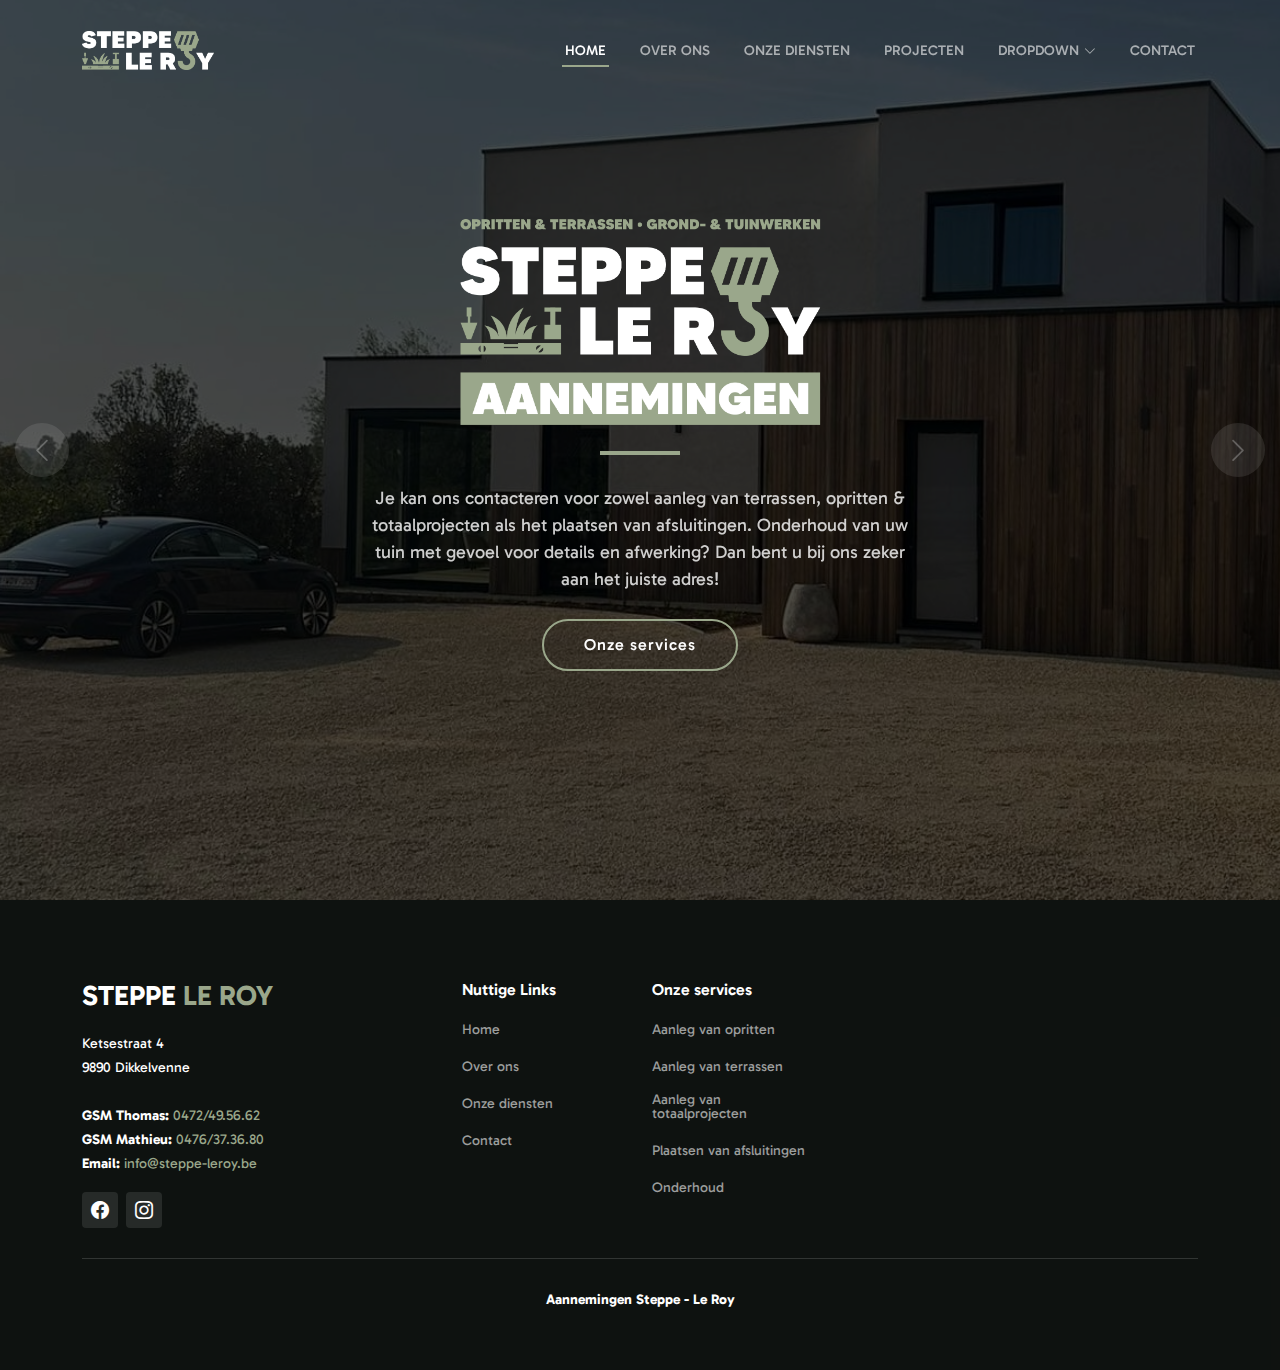
==== index.html @ 3c69a6de "first commit" ====
<!DOCTYPE html>
<html lang="en">
  <head>
    <meta charset="utf-8" />
    <meta content="width=device-width, initial-scale=1.0" name="viewport" />

    <title>Home | Steppe - Le Roy</title>
    <meta content="Home | Steppe - Le Roy" name="description" />
    <meta content="Home" name="keywords" />

    <!-- Favicons -->
    <link
      rel="apple-touch-icon"
      sizes="180x180"
      href="assets/img/apple-touch-icon.png"
    />
    <link
      rel="icon"
      type="image/png"
      sizes="32x32"
      href="assets/img/favicon-32x32.png"
    />
    <link
      rel="icon"
      type="image/png"
      sizes="16x16"
      href="assets/img/favicon-16x16.png"
    />
    <link rel="manifest" href="assets/img/site.webmanifest" />
    <link
      rel="mask-icon"
      href="assets/img/safari-pinned-tab.svg"
      color="#9aa78b"
    />
    <link rel="shortcut icon" href="assets/img/favicon.ico" />
    <meta name="apple-mobile-web-app-title" content="Steppe - Le Roy" />
    <meta name="application-name" content="Steppe - Le Roy" />
    <meta name="msapplication-TileColor" content="#495c51" />
    <meta name="msapplication-config" content="assets/img/browserconfig.xml" />
    <meta name="theme-color" content="#9aa78b" />

    <!-- Google Fonts -->
    <link rel="preconnect" href="https://fonts.googleapis.com" />
    <link rel="preconnect" href="https://fonts.gstatic.com" crossorigin />
    <link
      href="https://fonts.googleapis.com/css2?family=Gabarito:ital,wght@0,300;0,400;0,500;0,600;0,700;1,300;1,400;1,500;1,600;1,700&family=Open+Sans:ital,wght@0,300;0,400;0,500;0,600;0,700;1,300;1,400;1,600;1,700&family=Roboto:ital,wght@0,300;0,400;0,500;0,600;0,700;1,300;1,400;1,500;1,600;1,700&family=Work+Sans:ital,wght@0,300;0,400;0,500;0,600;0,700;1,300;1,400;1,500;1,600;1,700&display=swap"
      rel="stylesheet"
    />

    <!-- Vendor CSS Files -->

    <link
      href="assets/vendor/bootstrap/css/bootstrap.min.css"
      rel="stylesheet"
    />
    <link
      href="assets/vendor/bootstrap-icons/bootstrap-icons.css"
      rel="stylesheet"
    />
    <link
      href="assets/vendor/fontawesome-free/css/all.min.css"
      rel="stylesheet"
    />
    <link href="assets/vendor/aos/aos.css" rel="stylesheet" />
    <link
      href="assets/vendor/glightbox/css/glightbox.min.css"
      rel="stylesheet"
    />
    <link href="assets/vendor/swiper/swiper-bundle.min.css" rel="stylesheet" />

    <!-- Template Main CSS File -->
    <link href="assets/css/main.css" rel="stylesheet" />
  </head>

  <body>
    <!-- ======= Header ======= -->
    <header id="header" class="header d-flex align-items-center">
      <div
        class="container-fluid container-xl d-flex align-items-center justify-content-between"
      >
        <a href="index.html" class="logo d-flex align-items-center">
          <!-- Uncomment the line below if you also wish to use an image logo -->
          <img src="assets/img/logo-nav.png" alt="" />
          <!-- <h1>UpConstruction<span>.</span></h1> -->
        </a>

        <i class="mobile-nav-toggle mobile-nav-show bi bi-list"></i>
        <i class="mobile-nav-toggle mobile-nav-hide d-none bi bi-x"></i>
        <nav id="navbar" class="navbar">
          <ul>
            <li><a href="index.html" class="active">Home</a></li>
            <li><a href="about.html">Over ons</a></li>
            <li><a href="services.html">Onze diensten</a></li>
            <li><a href="projects.html">Projecten</a></li>

            <li class="dropdown">
              <a href="#"
                ><span>Dropdown</span>
                <i class="bi bi-chevron-down dropdown-indicator"></i
              ></a>
              <ul>
                <li><a href="#">Dropdown 1</a></li>
                <li class="dropdown">
                  <a href="#"
                    ><span>Deep Dropdown</span>
                    <i class="bi bi-chevron-down dropdown-indicator"></i
                  ></a>
                  <ul>
                    <li><a href="#">Deep Dropdown 1</a></li>
                    <li><a href="#">Deep Dropdown 2</a></li>
                    <li><a href="#">Deep Dropdown 3</a></li>
                    <li><a href="#">Deep Dropdown 4</a></li>
                    <li><a href="#">Deep Dropdown 5</a></li>
                  </ul>
                </li>
                <li><a href="#">Dropdown 2</a></li>
                <li><a href="#">Dropdown 3</a></li>
                <li><a href="#">Dropdown 4</a></li>
              </ul>
            </li>
            <li><a href="contact.html">Contact</a></li>
          </ul>
        </nav>
        <!-- .navbar -->
      </div>
    </header>
    <!-- End Header -->

    <!-- ======= Hero Section ======= -->
    <section id="hero" class="hero">
      <div class="info d-flex align-items-center">
        <div class="container">
          <div class="row justify-content-center">
            <div class="col-lg-6 text-center">
              <h2 data-aos="fade-down">
                <img class="homelogo" src="assets/img/logo.png" alt="" />
                <div class="sloganshow">
                  Steppe - Le Roy<br />
                  <div class="slogan">Meesters in Buitenvormgeving</div>
                </div>
              </h2>
              <p data-aos="fade-up">
                Je kan ons contacteren voor zowel aanleg van terrassen, opritten
                & totaalprojecten als het plaatsen van afsluitingen. Onderhoud
                van uw tuin met gevoel voor details en afwerking? Dan bent u bij
                ons zeker aan het juiste adres!
              </p>
              <a
                data-aos="fade-up"
                data-aos-delay="200"
                href="services.html"
                class="btn-get-started"
                >Onze services</a
              >
            </div>
          </div>
        </div>
      </div>

      <div
        id="hero-carousel"
        class="carousel slide"
        data-bs-ride="carousel"
        data-bs-interval="5000"
      >
        <div
          class="carousel-item active"
          style="
            background-image: url(assets/img/hero-carousel/hero-carousel-1.jpg);
          "
        ></div>
        <div
          class="carousel-item"
          style="
            background-image: url(assets/img/hero-carousel/hero-carousel-2.jpg);
          "
        ></div>
        <div
          class="carousel-item"
          style="
            background-image: url(assets/img/hero-carousel/hero-carousel-3.jpg);
          "
        ></div>
        <!-- <div
          class="carousel-item"
          style="
            background-image: url(assets/img/hero-carousel/hero-carousel-4.jpg);
          "
        ></div>
        <div
          class="carousel-item"
          style="
            background-image: url(assets/img/hero-carousel/hero-carousel-5.jpg);
          "
        ></div> -->

        <a
          class="carousel-control-prev"
          href="#hero-carousel"
          role="button"
          data-bs-slide="prev"
        >
          <span
            class="carousel-control-prev-icon bi bi-chevron-left"
            aria-hidden="true"
          ></span>
        </a>

        <a
          class="carousel-control-next"
          href="#hero-carousel"
          role="button"
          data-bs-slide="next"
        >
          <span
            class="carousel-control-next-icon bi bi-chevron-right"
            aria-hidden="true"
          ></span>
        </a>
      </div>
    </section>
    <!-- End Hero Section -->

    <!-- ======= Footer ======= -->
    <footer id="footer" class="footer">
      <div class="footer-content position-relative">
        <div class="container">
          <div class="row">
            <div class="col-lg-4 col-md-6">
              <div class="footer-info">
                <h3>STEPPE <span>LE ROY</span></h3>
                <p>
                  Ketsestraat 4<br />
                  9890 Dikkelvenne<br /><br />
                  <strong>GSM Thomas:</strong>
                  <a href="tel:+32472495662">0472/49.56.62</a><br />
                  <strong>GSM Mathieu:</strong>
                  <a href="tel:+32476373680">0476/37.36.80</a><br />
                  <strong>Email:</strong>
                  <a href="mailto:info@steppe-leroy.be">info@steppe-leroy.be</a
                  ><br />
                </p>
                <div class="social-links d-flex mt-3">
                  <a
                    href="https://www.facebook.com/AannemingenSteppeLeRoy"
                    class="d-flex align-items-center justify-content-center"
                    ><i class="bi bi-facebook"></i
                  ></a>
                  <a
                    href="https://www.instagram.com/steppe_leroy/"
                    class="d-flex align-items-center justify-content-center"
                    ><i class="bi bi-instagram"></i
                  ></a>
                </div>
              </div>
            </div>
            <!-- End footer info column-->

            <div class="col-lg-2 col-md-3 footer-links">
              <h4>Nuttige Links</h4>
              <ul>
                <li><a href="index.html">Home</a></li>
                <li><a href="about.html">Over ons</a></li>
                <li><a href="services.html">Onze diensten</a></li>
                <li><a href="contact.html">Contact</a></li>
              </ul>
            </div>
            <!-- End footer links column-->

            <div class="col-lg-2 col-md-3 footer-links">
              <h4>Onze services</h4>
              <ul>
                <li>
                  <a href="services.html">Aanleg van opritten</a>
                </li>
                <li><a href="services.html">Aanleg van terrassen</a></li>
                <li><a href="services.html">Aanleg van totaalprojecten</a></li>
                <li><a href="services.html">Plaatsen van afsluitingen</a></li>
                <li><a href="services.html">Onderhoud</a></li>
              </ul>
            </div>
            <!-- End footer links column-->

            <!-- <div class="col-lg-2 col-md-3 footer-links">
              <h4>Hic solutasetp</h4>
              <ul>
                <li><a href="#">Molestiae accusamus iure</a></li>
                <li><a href="#">Excepturi dignissimos</a></li>
                <li><a href="#">Suscipit distinctio</a></li>
                <li><a href="#">Dilecta</a></li>
                <li><a href="#">Sit quas consectetur</a></li>
              </ul>
            </div> -->
            <!-- End footer links column-->

            <!-- <div class="col-lg-2 col-md-3 footer-links">
              <h4>Nobis illum</h4>
              <ul>
                <li><a href="#">Ipsam</a></li>
                <li><a href="#">Laudantium dolorum</a></li>
                <li><a href="#">Dinera</a></li>
                <li><a href="#">Trodelas</a></li>
                <li><a href="#">Flexo</a></li>
              </ul>
            </div> -->
            <!-- End footer links column-->
          </div>
        </div>
      </div>

      <div class="footer-legal text-center position-relative">
        <div class="container">
          <div class="copyright">
            <strong><span>Aannemingen Steppe - Le Roy</span></strong>
          </div>
        </div>
      </div>
    </footer>
    <!-- End Footer -->

    <a
      href="#"
      class="scroll-top d-flex align-items-center justify-content-center"
      ><i class="bi bi-arrow-up-short"></i
    ></a>

    <div id="preloader"></div>

    <!-- Vendor JS Files -->
    <script src="assets/vendor/bootstrap/js/bootstrap.bundle.min.js"></script>
    <script src="assets/vendor/aos/aos.js"></script>
    <script src="assets/vendor/glightbox/js/glightbox.min.js"></script>
    <script src="assets/vendor/isotope-layout/isotope.pkgd.min.js"></script>
    <script src="assets/vendor/swiper/swiper-bundle.min.js"></script>
    <script src="assets/vendor/purecounter/purecounter_vanilla.js"></script>
    <script src="assets/vendor/php-email-form/validate.js"></script>

    <!-- Template Main JS File -->
    <script src="assets/js/main.js"></script>
  </body>
</html>
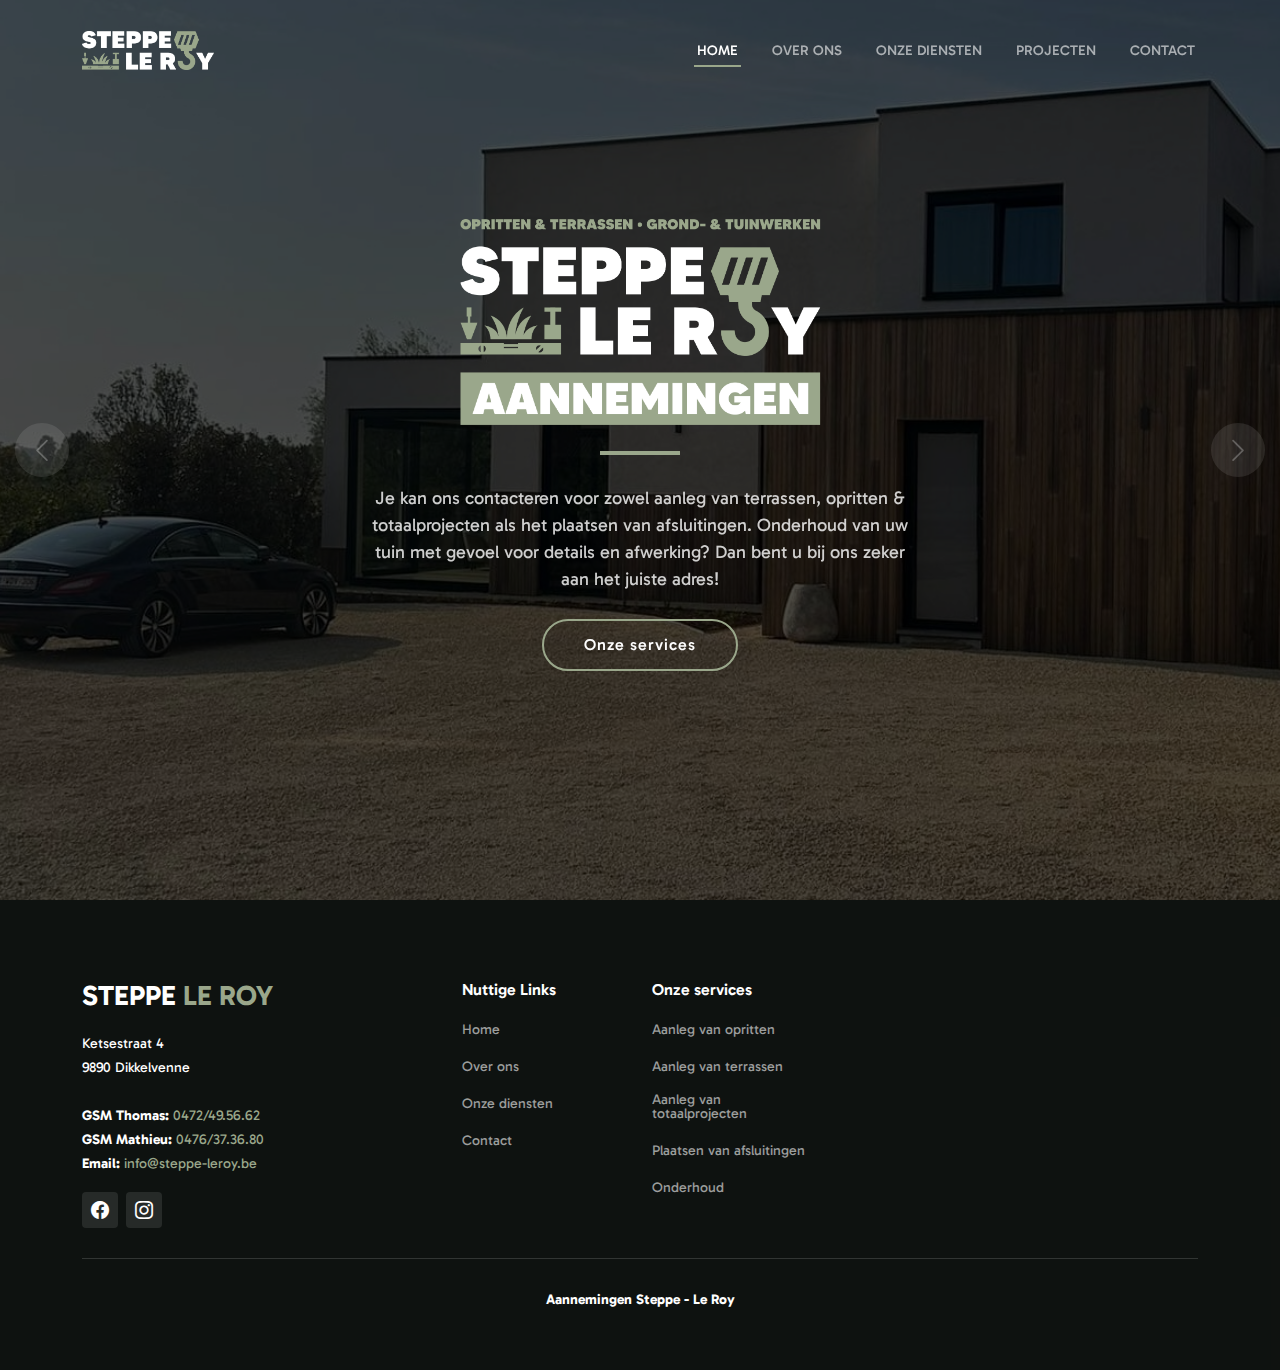
==== commit c120e928: "deleted dropdown" ====
--- a/index.html
+++ b/index.html
@@ -92,32 +92,6 @@
             <li><a href="about.html">Over ons</a></li>
             <li><a href="services.html">Onze diensten</a></li>
             <li><a href="projects.html">Projecten</a></li>
-
-            <li class="dropdown">
-              <a href="#"
-                ><span>Dropdown</span>
-                <i class="bi bi-chevron-down dropdown-indicator"></i
-              ></a>
-              <ul>
-                <li><a href="#">Dropdown 1</a></li>
-                <li class="dropdown">
-                  <a href="#"
-                    ><span>Deep Dropdown</span>
-                    <i class="bi bi-chevron-down dropdown-indicator"></i
-                  ></a>
-                  <ul>
-                    <li><a href="#">Deep Dropdown 1</a></li>
-                    <li><a href="#">Deep Dropdown 2</a></li>
-                    <li><a href="#">Deep Dropdown 3</a></li>
-                    <li><a href="#">Deep Dropdown 4</a></li>
-                    <li><a href="#">Deep Dropdown 5</a></li>
-                  </ul>
-                </li>
-                <li><a href="#">Dropdown 2</a></li>
-                <li><a href="#">Dropdown 3</a></li>
-                <li><a href="#">Dropdown 4</a></li>
-              </ul>
-            </li>
             <li><a href="contact.html">Contact</a></li>
           </ul>
         </nav>
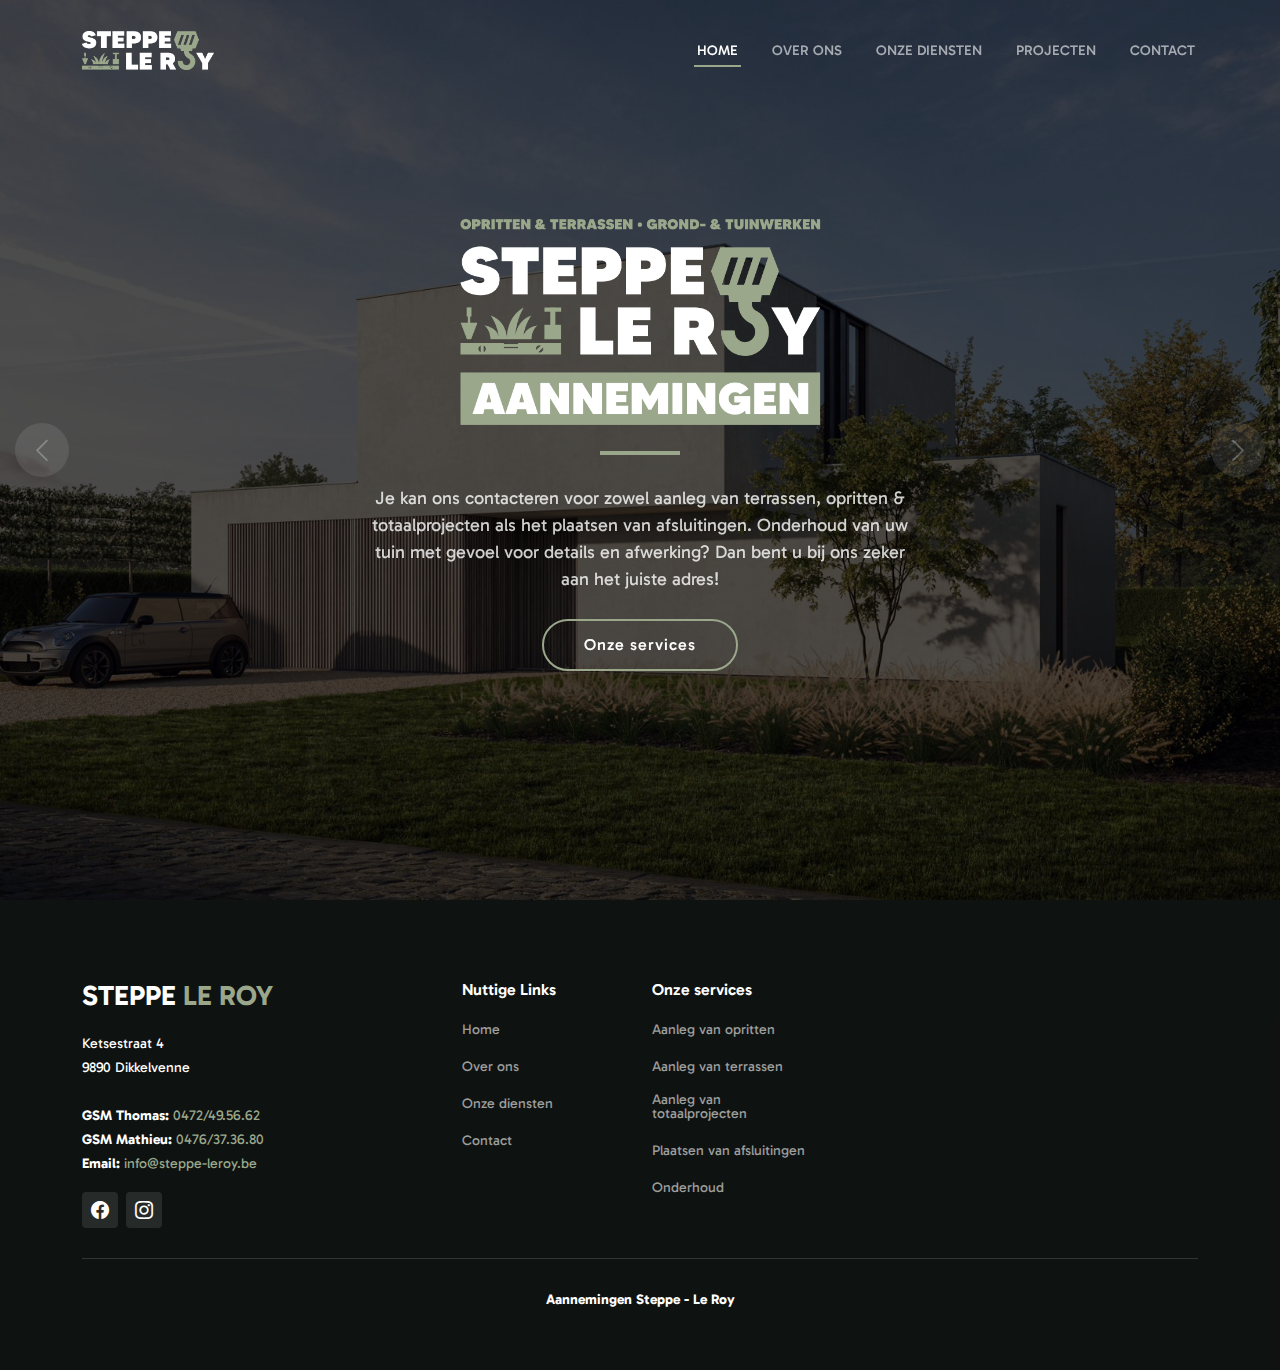
==== commit 7997a280: "TEST VOOR MAIL" ====
--- a/index.html
+++ b/index.html
@@ -155,13 +155,13 @@
             background-image: url(assets/img/hero-carousel/hero-carousel-3.jpg);
           "
         ></div>
+        <div
+          class="carousel-item"
+          style="
+            background-image: url(assets/img/hero-carousel/hero-carousel-4.jpg);
+          "
+        ></div>
         <!-- <div
-          class="carousel-item"
-          style="
-            background-image: url(assets/img/hero-carousel/hero-carousel-4.jpg);
-          "
-        ></div>
-        <div
           class="carousel-item"
           style="
             background-image: url(assets/img/hero-carousel/hero-carousel-5.jpg);
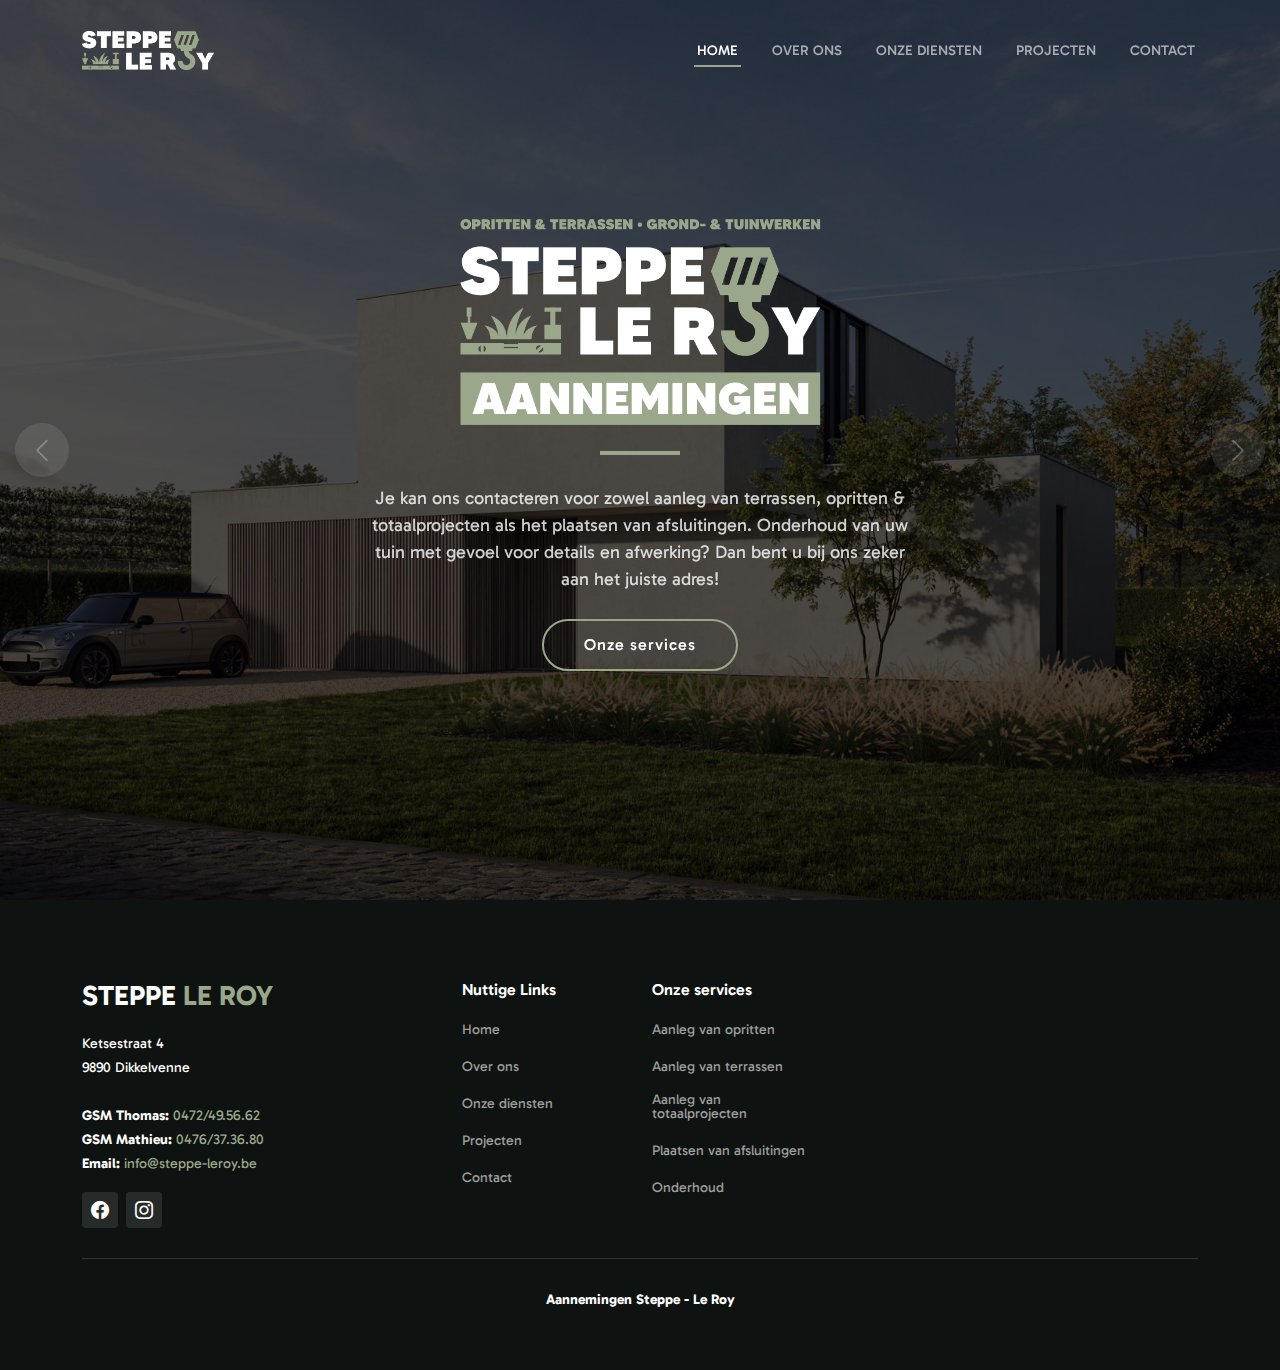
==== commit 97b04124: "added google" ====
--- a/index.html
+++ b/index.html
@@ -221,7 +221,7 @@
                     ><i class="bi bi-facebook"></i
                   ></a>
                   <a
-                    href="https://www.instagram.com/steppe_leroy/"
+                    href="https://www.instagram.com/steppe_leroy_aannemingen/"
                     class="d-flex align-items-center justify-content-center"
                     ><i class="bi bi-instagram"></i
                   ></a>
@@ -236,6 +236,7 @@
                 <li><a href="index.html">Home</a></li>
                 <li><a href="about.html">Over ons</a></li>
                 <li><a href="services.html">Onze diensten</a></li>
+                <li><a href="projects.html">Projecten</a></li>
                 <li><a href="contact.html">Contact</a></li>
               </ul>
             </div>
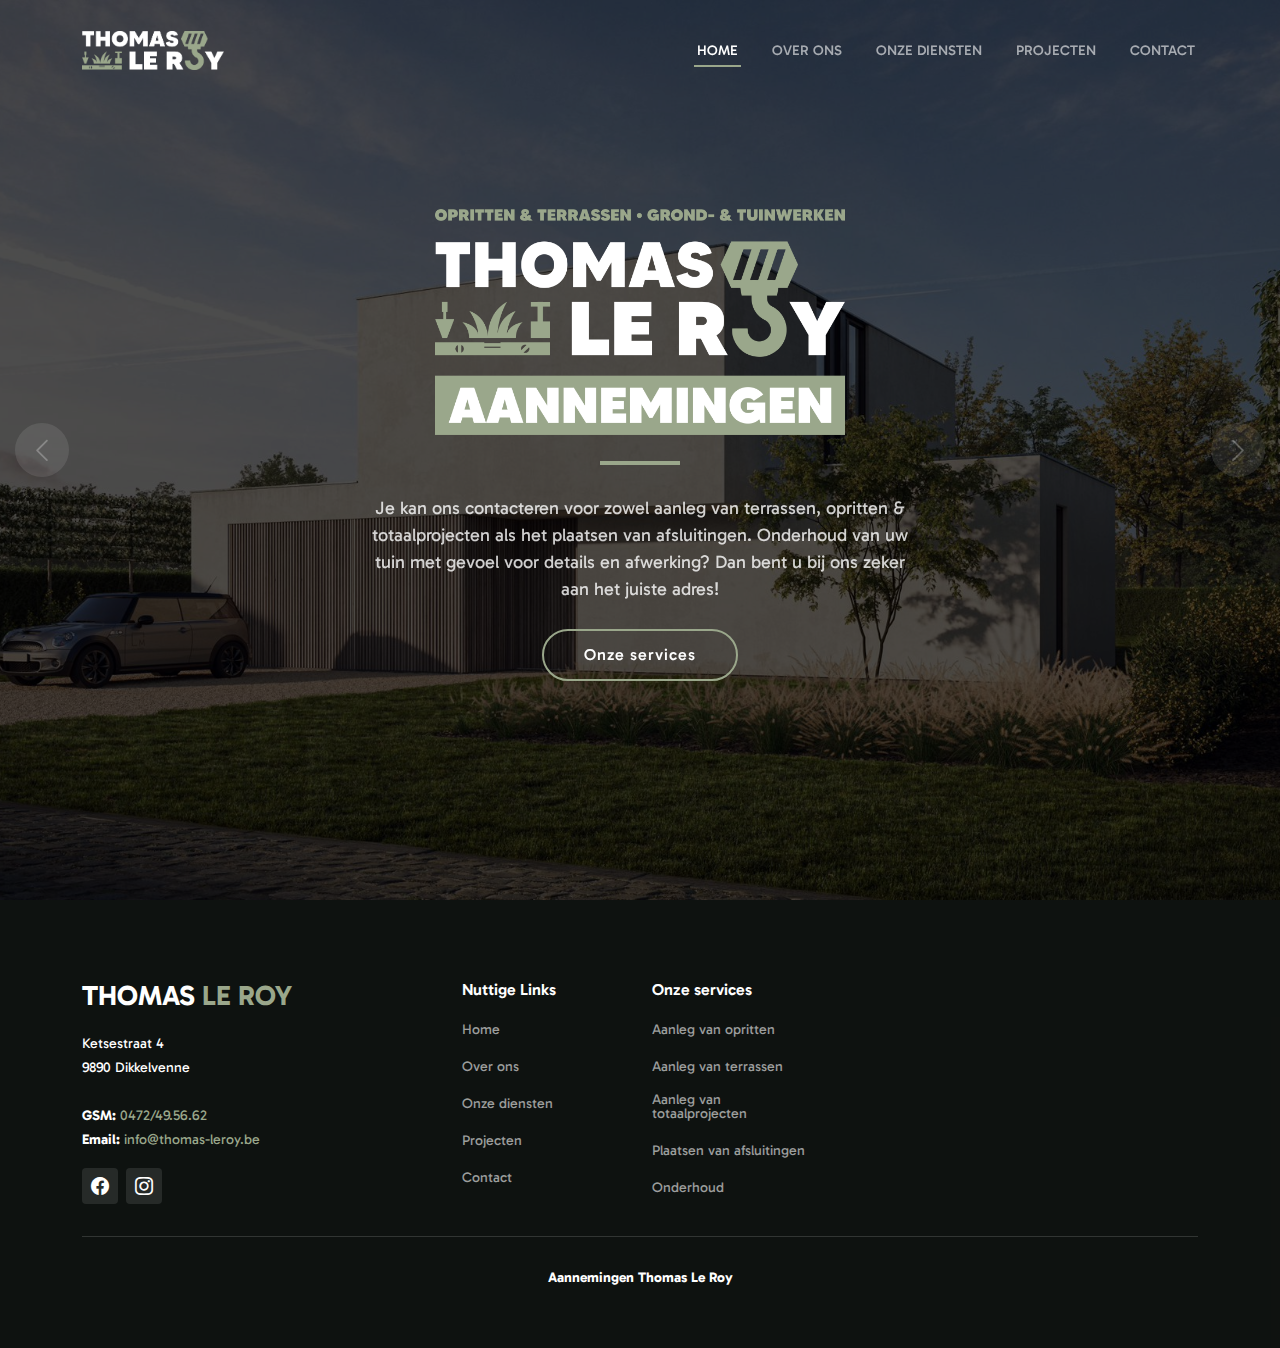
==== commit 0445619b: "changes" ====
--- a/index.html
+++ b/index.html
@@ -70,18 +70,41 @@
 
     <!-- Template Main CSS File -->
     <link href="assets/css/main.css" rel="stylesheet" />
+    <!-- Google Tag Manager -->
+    <script>
+      (function (w, d, s, l, i) {
+        w[l] = w[l] || [];
+        w[l].push({ "gtm.start": new Date().getTime(), event: "gtm.js" });
+        var f = d.getElementsByTagName(s)[0],
+          j = d.createElement(s),
+          dl = l != "dataLayer" ? "&l=" + l : "";
+        j.async = true;
+        j.src = "https://www.googletagmanager.com/gtm.js?id=" + i + dl;
+        f.parentNode.insertBefore(j, f);
+      })(window, document, "script", "dataLayer", "GTM-PSMDXRRN");
+    </script>
+    <!-- End Google Tag Manager -->
   </head>
 
   <body>
+    <!-- Google Tag Manager (noscript) -->
+    <noscript
+      ><iframe
+        src="https://www.googletagmanager.com/ns.html?id=GTM-PSMDXRRN"
+        height="0"
+        width="0"
+        style="display: none; visibility: hidden"
+      ></iframe
+    ></noscript>
+    <!-- End Google Tag Manager (noscript) -->
+
     <!-- ======= Header ======= -->
     <header id="header" class="header d-flex align-items-center">
       <div
         class="container-fluid container-xl d-flex align-items-center justify-content-between"
       >
         <a href="index.html" class="logo d-flex align-items-center">
-          <!-- Uncomment the line below if you also wish to use an image logo -->
           <img src="assets/img/logo-nav.png" alt="" />
-          <!-- <h1>UpConstruction<span>.</span></h1> -->
         </a>
 
         <i class="mobile-nav-toggle mobile-nav-show bi bi-list"></i>
@@ -109,7 +132,7 @@
               <h2 data-aos="fade-down">
                 <img class="homelogo" src="assets/img/logo.png" alt="" />
                 <div class="sloganshow">
-                  Steppe - Le Roy<br />
+                  Thomas Le Roy<br />
                   <div class="slogan">Meesters in Buitenvormgeving</div>
                 </div>
               </h2>
@@ -161,13 +184,12 @@
             background-image: url(assets/img/hero-carousel/hero-carousel-4.jpg);
           "
         ></div>
-        <!-- <div
+        <div
           class="carousel-item"
           style="
             background-image: url(assets/img/hero-carousel/hero-carousel-5.jpg);
           "
-        ></div> -->
-
+        ></div>
         <a
           class="carousel-control-prev"
           href="#hero-carousel"
@@ -202,16 +224,14 @@
           <div class="row">
             <div class="col-lg-4 col-md-6">
               <div class="footer-info">
-                <h3>STEPPE <span>LE ROY</span></h3>
+                <h3>THOMAS <span>LE ROY</span></h3>
                 <p>
                   Ketsestraat 4<br />
                   9890 Dikkelvenne<br /><br />
-                  <strong>GSM Thomas:</strong>
+                  <strong>GSM:</strong>
                   <a href="tel:+32472495662">0472/49.56.62</a><br />
-                  <strong>GSM Mathieu:</strong>
-                  <a href="tel:+32476373680">0476/37.36.80</a><br />
                   <strong>Email:</strong>
-                  <a href="mailto:info@steppe-leroy.be">info@steppe-leroy.be</a
+                  <a href="mailto:info@thomas-leroy.be">info@thomas-leroy.be</a
                   ><br />
                 </p>
                 <div class="social-links d-flex mt-3">
@@ -221,7 +241,7 @@
                     ><i class="bi bi-facebook"></i
                   ></a>
                   <a
-                    href="https://www.instagram.com/steppe_leroy_aannemingen/"
+                    href="https://www.instagram.com/thomas_leroy_aannemingen/"
                     class="d-flex align-items-center justify-content-center"
                     ><i class="bi bi-instagram"></i
                   ></a>
@@ -254,31 +274,6 @@
                 <li><a href="services.html">Onderhoud</a></li>
               </ul>
             </div>
-            <!-- End footer links column-->
-
-            <!-- <div class="col-lg-2 col-md-3 footer-links">
-              <h4>Hic solutasetp</h4>
-              <ul>
-                <li><a href="#">Molestiae accusamus iure</a></li>
-                <li><a href="#">Excepturi dignissimos</a></li>
-                <li><a href="#">Suscipit distinctio</a></li>
-                <li><a href="#">Dilecta</a></li>
-                <li><a href="#">Sit quas consectetur</a></li>
-              </ul>
-            </div> -->
-            <!-- End footer links column-->
-
-            <!-- <div class="col-lg-2 col-md-3 footer-links">
-              <h4>Nobis illum</h4>
-              <ul>
-                <li><a href="#">Ipsam</a></li>
-                <li><a href="#">Laudantium dolorum</a></li>
-                <li><a href="#">Dinera</a></li>
-                <li><a href="#">Trodelas</a></li>
-                <li><a href="#">Flexo</a></li>
-              </ul>
-            </div> -->
-            <!-- End footer links column-->
           </div>
         </div>
       </div>
@@ -286,7 +281,7 @@
       <div class="footer-legal text-center position-relative">
         <div class="container">
           <div class="copyright">
-            <strong><span>Aannemingen Steppe - Le Roy</span></strong>
+            <strong><span>Aannemingen Thomas Le Roy</span></strong>
           </div>
         </div>
       </div>
